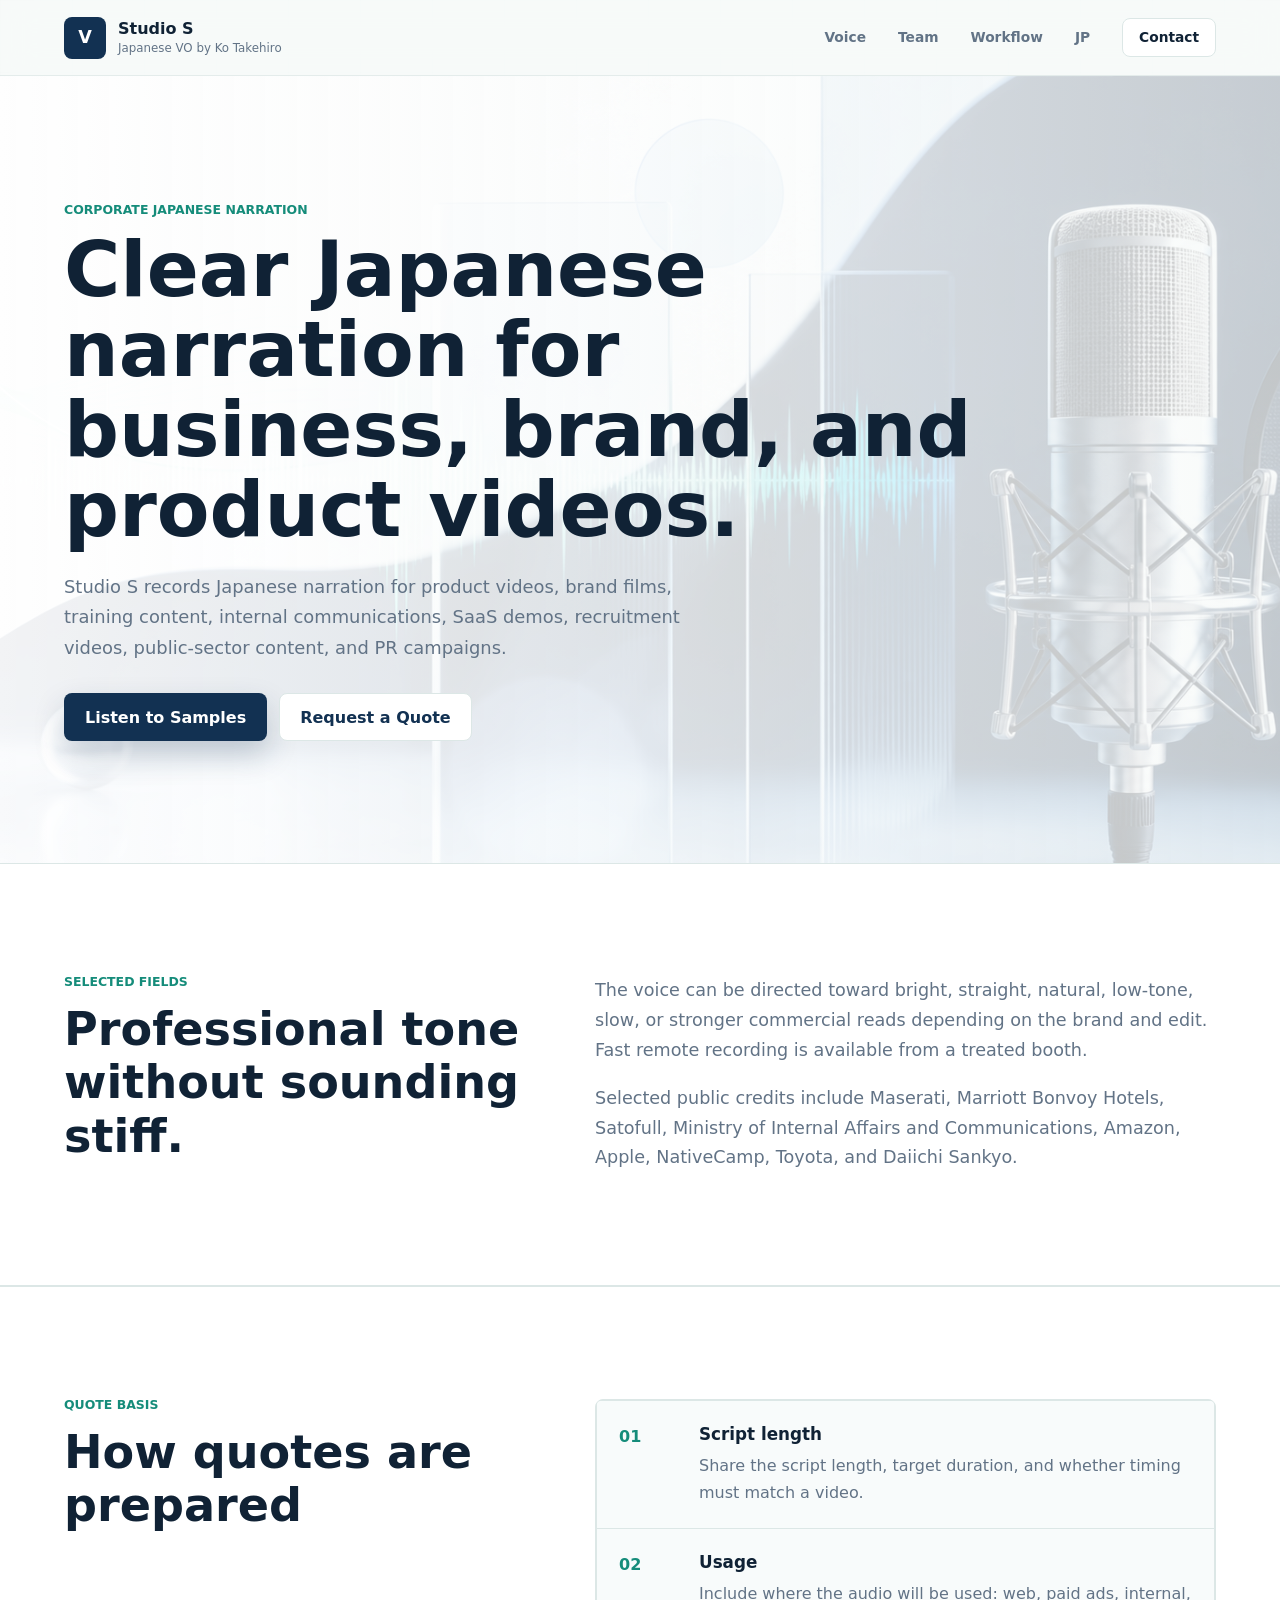
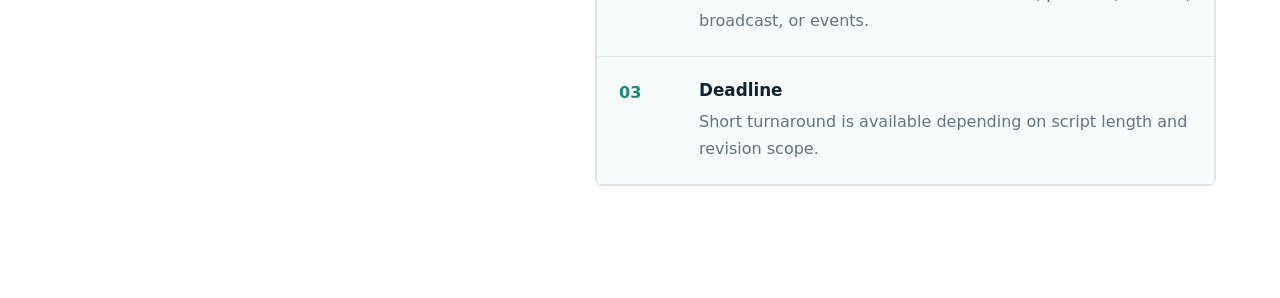
==== corporate-japanese-narration.html @ ec09b929 "Add SEO service pages" ====
<!doctype html>
<html lang="en">
  <head>
    <meta charset="utf-8" />
    <meta name="viewport" content="width=device-width, initial-scale=1" />
    <title>Corporate Japanese Narration | Studio S</title>
    <meta
      name="description"
      content="Corporate Japanese narration for brand films, product videos, training content, SaaS demos, PR, and internal communications by Studio S."
    />
    <link rel="canonical" href="https://petisuke.github.io/Studio-S/corporate-japanese-narration.html" />
    <meta property="og:type" content="website" />
    <meta property="og:site_name" content="Studio S" />
    <meta property="og:title" content="Corporate Japanese Narration | Studio S" />
    <meta property="og:description" content="Clear Japanese narration for corporate films, product videos, training, PR, and SaaS demos." />
    <meta property="og:url" content="https://petisuke.github.io/Studio-S/corporate-japanese-narration.html" />
    <meta property="og:image" content="https://petisuke.github.io/Studio-S/assets/hero-voice.png" />
    <meta name="twitter:card" content="summary_large_image" />
    <link rel="stylesheet" href="styles.css" />
  </head>
  <body>
    <header class="site-header" aria-label="Site header">
      <a class="brand" href="./" aria-label="Studio S home">
        <span class="brand-mark">V</span>
        <span>
          <span class="brand-name">Studio S</span>
          <span class="brand-role">Japanese VO by Ko Takehiro</span>
        </span>
      </a>
      <nav class="nav" aria-label="Main navigation">
        <a href="./#voice">Voice</a>
        <a href="./#team">Team</a>
        <a href="./#workflow">Workflow</a>
        <a href="ja.html">JP</a>
        <a class="nav-contact" href="./#contact">Contact</a>
      </nav>
    </header>

    <main>
      <section class="service-hero">
        <p class="eyebrow">Corporate Japanese Narration</p>
        <h1>Clear Japanese narration for business, brand, and product videos.</h1>
        <p class="lead">
          Studio S records Japanese narration for product videos, brand films,
          training content, internal communications, SaaS demos, recruitment videos,
          public-sector content, and PR campaigns.
        </p>
        <div class="hero-actions">
          <a class="button primary" href="./#voice">Listen to Samples</a>
          <a class="button ghost" href="./#contact">Request a Quote</a>
        </div>
      </section>

      <section class="section service-content">
        <div>
          <p class="section-kicker">Selected Fields</p>
          <h2>Professional tone without sounding stiff.</h2>
        </div>
        <div class="service-copy">
          <p>
            The voice can be directed toward bright, straight, natural, low-tone,
            slow, or stronger commercial reads depending on the brand and edit.
            Fast remote recording is available from a treated booth.
          </p>
          <p>
            Selected public credits include Maserati, Marriott Bonvoy Hotels,
            Satofull, Ministry of Internal Affairs and Communications, Amazon,
            Apple, NativeCamp, Toyota, and Daiichi Sankyo.
          </p>
        </div>
      </section>

      <section class="section workflow-section">
        <div>
          <p class="section-kicker">Quote Basis</p>
          <h2>How quotes are prepared</h2>
        </div>
        <ol class="workflow-list">
          <li>
            <span>01</span>
            <h3>Script length</h3>
            <p>Share the script length, target duration, and whether timing must match a video.</p>
          </li>
          <li>
            <span>02</span>
            <h3>Usage</h3>
            <p>Include where the audio will be used: web, paid ads, internal, broadcast, or events.</p>
          </li>
          <li>
            <span>03</span>
            <h3>Deadline</h3>
            <p>Short turnaround is available depending on script length and revision scope.</p>
          </li>
        </ol>
      </section>
    </main>
  </body>
</html>
---- styles.css ----
:root {
  --bg: #f7faf9;
  --paper: #ffffff;
  --ink: #102235;
  --muted: #627386;
  --line: #dce7e6;
  --navy: #123152;
  --mint: #39d6b7;
  --mint-soft: #dff9f3;
  --cyan: #5eb9f3;
  --shadow: 0 24px 70px rgba(18, 49, 82, 0.12);
  --radius: 8px;
}

* {
  box-sizing: border-box;
}

html {
  scroll-behavior: smooth;
}

body {
  margin: 0;
  color: var(--ink);
  background: var(--bg);
  font-family: system-ui, -apple-system, BlinkMacSystemFont, "Hiragino Sans", "Yu Gothic", sans-serif;
  line-height: 1.7;
}

body::before {
  position: fixed;
  inset: 0;
  z-index: -1;
  content: "";
  background:
    linear-gradient(90deg, rgba(18, 49, 82, 0.04) 1px, transparent 1px),
    linear-gradient(180deg, rgba(18, 49, 82, 0.04) 1px, transparent 1px);
  background-size: 72px 72px;
  mask-image: linear-gradient(to bottom, black, transparent 72%);
}

a {
  color: inherit;
  text-decoration: none;
}

button,
a {
  -webkit-tap-highlight-color: transparent;
}

.site-header {
  position: sticky;
  top: 0;
  z-index: 10;
  display: flex;
  align-items: center;
  justify-content: space-between;
  gap: 24px;
  min-height: 76px;
  padding: 14px clamp(20px, 5vw, 64px);
  background: rgba(247, 250, 249, 0.82);
  border-bottom: 1px solid rgba(220, 231, 230, 0.75);
  backdrop-filter: blur(18px);
}

.brand {
  display: inline-flex;
  align-items: center;
  gap: 12px;
  min-width: 210px;
}

.brand-mark {
  display: grid;
  width: 42px;
  height: 42px;
  place-items: center;
  color: var(--paper);
  background: var(--navy);
  border-radius: var(--radius);
  font: 700 1.1rem/1 system-ui, sans-serif;
}

.brand-name,
.brand-role {
  display: block;
  line-height: 1.2;
}

.brand-name {
  font-weight: 800;
  letter-spacing: 0;
}

.brand-role {
  margin-top: 3px;
  color: var(--muted);
  font: 500 0.74rem/1.2 system-ui, sans-serif;
}

.nav {
  display: flex;
  align-items: center;
  gap: clamp(14px, 3vw, 32px);
  color: var(--muted);
  font: 600 0.86rem/1 system-ui, sans-serif;
}

.nav a {
  transition: color 160ms ease;
}

.nav a:hover {
  color: var(--ink);
}

.nav-contact {
  padding: 12px 16px;
  color: var(--ink);
  background: var(--paper);
  border: 1px solid var(--line);
  border-radius: var(--radius);
}

.hero {
  display: grid;
  grid-template-columns: minmax(0, 0.92fr) minmax(360px, 1.08fr);
  gap: clamp(32px, 6vw, 72px);
  align-items: center;
  min-height: calc(100svh - 76px);
  padding: clamp(40px, 7vw, 88px) clamp(20px, 5vw, 64px) 48px;
}

.hero-copy {
  max-width: 680px;
}

.eyebrow,
.section-kicker {
  margin: 0 0 14px;
  color: #158c7a;
  font: 700 0.78rem/1 system-ui, sans-serif;
  letter-spacing: 0;
  text-transform: uppercase;
}

h1,
h2,
h3,
p {
  margin-top: 0;
}

h1 {
  max-width: 10em;
  margin-bottom: 22px;
  font-size: clamp(2.6rem, 6vw, 5.9rem);
  font-weight: 800;
  line-height: 1.04;
}

h2 {
  margin-bottom: 0;
  font-size: clamp(1.75rem, 3.6vw, 3.35rem);
  font-weight: 800;
  line-height: 1.16;
}

h3 {
  margin-bottom: 0;
  font-size: 1.05rem;
  line-height: 1.35;
}

.lead {
  max-width: 620px;
  margin-bottom: 30px;
  color: var(--muted);
  font-size: clamp(1rem, 1.6vw, 1.12rem);
}

.hero-actions {
  display: flex;
  flex-wrap: wrap;
  gap: 12px;
  margin-bottom: 34px;
}

.button {
  display: inline-flex;
  align-items: center;
  justify-content: center;
  min-height: 48px;
  padding: 0 20px;
  border: 1px solid transparent;
  border-radius: var(--radius);
  font-weight: 800;
  line-height: 1.2;
}

.button.primary {
  color: var(--paper);
  background: var(--navy);
  box-shadow: 0 14px 30px rgba(18, 49, 82, 0.22);
}

.button.ghost {
  color: var(--navy);
  background: var(--paper);
  border-color: var(--line);
}

.hero-stats {
  display: grid;
  grid-template-columns: repeat(3, minmax(0, 1fr));
  gap: 1px;
  max-width: 620px;
  padding: 1px;
  margin: 0;
  overflow: hidden;
  background: var(--line);
  border: 1px solid var(--line);
  border-radius: var(--radius);
}

.hero-stats div {
  padding: 16px;
  background: rgba(255, 255, 255, 0.72);
}

.hero-stats dt {
  margin-bottom: 4px;
  font: 700 0.82rem/1 system-ui, sans-serif;
}

.hero-stats dd {
  margin: 0;
  color: var(--muted);
  font-size: 0.82rem;
}

.hero-visual {
  position: relative;
  min-height: 420px;
}

.hero-visual img {
  display: block;
  width: 100%;
  min-height: 420px;
  object-fit: cover;
  border-radius: var(--radius);
  box-shadow: var(--shadow);
}

.hero-visual::after {
  position: absolute;
  right: -18px;
  bottom: 28px;
  width: min(52%, 320px);
  height: 96px;
  content: "";
  background:
    linear-gradient(90deg, rgba(57, 214, 183, 0.12), rgba(94, 185, 243, 0.18)),
    repeating-linear-gradient(90deg, transparent 0 13px, rgba(255, 255, 255, 0.72) 13px 16px);
  border: 1px solid rgba(255, 255, 255, 0.62);
  border-radius: var(--radius);
  box-shadow: 0 18px 40px rgba(18, 49, 82, 0.16);
  backdrop-filter: blur(12px);
}

.section {
  padding: clamp(56px, 9vw, 112px) clamp(20px, 5vw, 64px);
}

.intro {
  display: grid;
  grid-template-columns: minmax(0, 0.8fr) minmax(0, 1.2fr);
  gap: clamp(24px, 6vw, 80px);
  align-items: start;
  border-top: 1px solid var(--line);
}

.intro p:last-child {
  margin: 0;
  color: var(--muted);
  font-size: clamp(1rem, 1.7vw, 1.15rem);
}

.section-heading {
  display: flex;
  align-items: end;
  justify-content: space-between;
  gap: 24px;
  margin-bottom: 28px;
}

.section-note {
  max-width: 320px;
  margin: 0;
  color: var(--muted);
  font-size: 0.9rem;
}

.voice-section {
  background: var(--paper);
  border-block: 1px solid var(--line);
}

.voice-grid {
  display: grid;
  grid-template-columns: repeat(4, minmax(0, 1fr));
  gap: 16px;
}

.voice-card {
  display: flex;
  min-height: 310px;
  flex-direction: column;
  justify-content: space-between;
  padding: 22px;
  background: #f8fbfb;
  border: 1px solid var(--line);
  border-radius: var(--radius);
}

.voice-card.featured {
  color: var(--paper);
  background: var(--navy);
  border-color: var(--navy);
}

.voice-card p {
  color: var(--muted);
  font-size: 0.94rem;
}

.voice-card.featured p {
  color: rgba(255, 255, 255, 0.72);
}

.voice-card audio {
  width: 100%;
  min-height: 42px;
  margin: 4px 0 2px;
}

.voice-card-header {
  display: grid;
  gap: 12px;
}

.tag {
  width: fit-content;
  padding: 6px 10px;
  color: #116f62;
  background: var(--mint-soft);
  border-radius: 999px;
  font: 700 0.72rem/1 system-ui, sans-serif;
}

.voice-card.featured .tag {
  color: var(--navy);
  background: var(--mint);
}

.play-button {
  display: inline-flex;
  align-items: center;
  gap: 10px;
  width: fit-content;
  min-height: 42px;
  padding: 0 14px;
  color: var(--ink);
  background: var(--paper);
  border: 1px solid var(--line);
  border-radius: var(--radius);
  cursor: pointer;
  font: 800 0.88rem/1 system-ui, sans-serif;
}

.request-link {
  display: inline-flex;
  align-items: center;
  width: fit-content;
  min-height: 42px;
  padding: 0 14px;
  color: var(--navy);
  background: var(--mint-soft);
  border: 1px solid rgba(57, 214, 183, 0.35);
  border-radius: var(--radius);
  font-weight: 800;
  line-height: 1.2;
}

.voice-card.featured .play-button {
  color: var(--paper);
  background: rgba(255, 255, 255, 0.12);
  border-color: rgba(255, 255, 255, 0.24);
}

.voice-card.featured .request-link.light {
  color: var(--navy);
  background: var(--mint);
  border-color: var(--mint);
}

.play-icon {
  width: 0;
  height: 0;
  border-top: 7px solid transparent;
  border-bottom: 7px solid transparent;
  border-left: 11px solid currentColor;
}

.play-button.is-playing .play-icon {
  width: 11px;
  height: 14px;
  border: 0;
  background: linear-gradient(90deg, currentColor 0 35%, transparent 35% 65%, currentColor 65%);
}

.waveform {
  display: grid;
  grid-template-columns: repeat(12, 1fr);
  gap: 5px;
  align-items: center;
  height: 54px;
  margin-top: 18px;
}

.waveform span {
  display: block;
  height: 35%;
  background: linear-gradient(180deg, var(--cyan), var(--mint));
  border-radius: 999px;
}

.waveform span:nth-child(2n) {
  height: 70%;
}

.waveform span:nth-child(3n) {
  height: 46%;
}

.waveform span:nth-child(5n) {
  height: 88%;
}

.waveform.calm span:nth-child(2n),
.waveform.steady span:nth-child(2n) {
  height: 48%;
}

.waveform.lively span:nth-child(4n) {
  height: 92%;
}

.works-section {
  background: #eef7f5;
}

.works-list {
  display: grid;
  grid-template-columns: repeat(4, minmax(0, 1fr));
  gap: 1px;
  overflow: hidden;
  border: 1px solid var(--line);
  border-radius: var(--radius);
  background: var(--line);
}

.works-list article {
  min-height: 230px;
  padding: 24px;
  background: rgba(255, 255, 255, 0.78);
}

.works-list span {
  color: #158c7a;
  font: 700 0.82rem/1 system-ui, sans-serif;
}

.works-list h3 {
  margin: 22px 0 12px;
}

.works-list p {
  margin-bottom: 0;
  color: var(--muted);
  font-size: 0.94rem;
}

.text-link {
  display: inline-flex;
  margin-top: 18px;
  color: #116f62;
  font-weight: 800;
}

.text-link:hover {
  color: var(--navy);
}

.service-hero {
  padding: clamp(64px, 11vw, 128px) clamp(20px, 5vw, 64px) clamp(44px, 8vw, 88px);
  background:
    linear-gradient(90deg, rgba(255, 255, 255, 0.94), rgba(247, 250, 249, 0.78)),
    url("assets/hero-voice.png") center / cover;
  border-bottom: 1px solid var(--line);
}

.service-hero h1 {
  max-width: 980px;
}

.service-content {
  display: grid;
  grid-template-columns: minmax(0, 0.85fr) minmax(0, 1.15fr);
  gap: clamp(28px, 6vw, 72px);
  background: var(--paper);
  border-bottom: 1px solid var(--line);
}

.service-copy {
  color: var(--muted);
  font-size: clamp(1rem, 1.5vw, 1.1rem);
}

.service-copy p:last-child {
  margin-bottom: 0;
}

.credits-section {
  background: var(--paper);
  border-top: 1px solid var(--line);
}

.credit-cloud {
  display: flex;
  flex-wrap: wrap;
  gap: 10px;
}

.credit-cloud span {
  display: inline-flex;
  align-items: center;
  min-height: 42px;
  padding: 0 14px;
  color: var(--navy);
  background: #f8fbfb;
  border: 1px solid var(--line);
  border-radius: var(--radius);
  font-weight: 800;
}

.nda-note {
  max-width: 860px;
  margin-top: 24px;
  padding: 22px;
  background: var(--mint-soft);
  border: 1px solid rgba(57, 214, 183, 0.35);
  border-radius: var(--radius);
}

.nda-note p {
  margin-bottom: 0;
  color: var(--muted);
}

.team-section {
  background: linear-gradient(180deg, var(--bg), #edf8f6);
}

.team-grid {
  display: grid;
  grid-template-columns: repeat(3, minmax(0, 1fr));
  gap: 16px;
}

.team-grid article {
  min-height: 280px;
  padding: 26px;
  background: rgba(255, 255, 255, 0.78);
  border: 1px solid var(--line);
  border-radius: var(--radius);
  box-shadow: 0 18px 48px rgba(18, 49, 82, 0.08);
}

.team-icon {
  display: grid;
  width: 48px;
  height: 48px;
  margin-bottom: 28px;
  place-items: center;
  color: var(--navy);
  background: var(--mint-soft);
  border: 1px solid rgba(57, 214, 183, 0.35);
  border-radius: var(--radius);
  font-weight: 800;
}

.team-grid h3 {
  margin-bottom: 12px;
  font-size: 1.25rem;
}

.team-grid p {
  margin-bottom: 0;
  color: var(--muted);
}

.workflow-section {
  display: grid;
  grid-template-columns: minmax(0, 0.85fr) minmax(0, 1.15fr);
  gap: clamp(28px, 6vw, 72px);
  align-items: start;
  background: var(--paper);
  border-top: 1px solid var(--line);
}

.workflow-list {
  display: grid;
  gap: 1px;
  padding: 1px;
  margin: 0;
  overflow: hidden;
  list-style: none;
  background: var(--line);
  border: 1px solid var(--line);
  border-radius: var(--radius);
}

.workflow-list li {
  display: grid;
  grid-template-columns: 58px minmax(0, 1fr);
  column-gap: 22px;
  padding: 22px;
  background: #f8fbfb;
}

.workflow-list span {
  grid-row: span 2;
  color: #158c7a;
  font-weight: 800;
}

.workflow-list h3 {
  margin-bottom: 6px;
}

.workflow-list p {
  margin-bottom: 0;
  color: var(--muted);
}

.profile-section {
  display: grid;
  grid-template-columns: minmax(0, 0.95fr) minmax(0, 1.05fr);
  gap: clamp(24px, 6vw, 72px);
  align-items: center;
  background: var(--paper);
  border-block: 1px solid var(--line);
}

.profile-panel p {
  max-width: 620px;
  margin-top: 20px;
  margin-bottom: 0;
  color: var(--muted);
}

.profile-data {
  display: grid;
  gap: 1px;
  padding: 1px;
  margin: 0;
  overflow: hidden;
  background: var(--line);
  border: 1px solid var(--line);
  border-radius: var(--radius);
}

.profile-data div {
  display: grid;
  grid-template-columns: 140px minmax(0, 1fr);
  gap: 20px;
  padding: 18px;
  background: #f8fbfb;
}

.profile-data dt {
  color: var(--navy);
  font: 700 0.82rem/1.4 system-ui, sans-serif;
}

.profile-data dd {
  margin: 0;
  color: var(--muted);
}

.contact-section {
  display: flex;
  align-items: center;
  justify-content: space-between;
  gap: 28px;
  padding: clamp(48px, 8vw, 88px) clamp(20px, 5vw, 64px);
  color: var(--paper);
  background: var(--navy);
}

.contact-section .section-kicker {
  color: var(--mint);
}

.contact-section h2 {
  max-width: 760px;
}

.contact-note {
  max-width: 780px;
  margin: 18px 0 0;
  color: rgba(255, 255, 255, 0.72);
}

.contact-section .button.primary {
  color: var(--navy);
  background: var(--mint);
  box-shadow: none;
}

.footer {
  display: flex;
  justify-content: space-between;
  gap: 20px;
  padding: 26px clamp(20px, 5vw, 64px);
  color: var(--muted);
  background: var(--paper);
  font: 600 0.82rem/1.4 system-ui, sans-serif;
}

@media (max-width: 1040px) {
  .hero,
  .intro,
  .profile-section,
  .workflow-section,
  .service-content {
    grid-template-columns: 1fr;
  }

  .hero {
    min-height: auto;
  }

  .voice-grid,
  .works-list,
  .team-grid {
    grid-template-columns: repeat(2, minmax(0, 1fr));
  }
}

@media (max-width: 720px) {
  .site-header {
    position: static;
    align-items: flex-start;
    flex-direction: column;
    gap: 16px;
  }

  .nav {
    width: 100%;
    justify-content: space-between;
    gap: 10px;
    overflow-x: auto;
    padding-bottom: 2px;
  }

  .nav a {
    white-space: nowrap;
  }

  .hero {
    padding-top: 32px;
  }

  h1 {
    max-width: none;
  }

  .hero-stats,
  .voice-grid,
  .works-list,
  .team-grid {
    grid-template-columns: 1fr;
  }

  .hero-visual,
  .hero-visual img {
    min-height: 300px;
  }

  .hero-visual::after {
    right: 14px;
    bottom: 14px;
    width: 62%;
    height: 72px;
  }

  .section-heading,
  .contact-section,
  .footer {
    align-items: flex-start;
    flex-direction: column;
  }

  .profile-data div {
    grid-template-columns: 1fr;
    gap: 8px;
  }

  .workflow-list li {
    grid-template-columns: 1fr;
    gap: 10px;
  }

  .workflow-list span {
    grid-row: auto;
  }
}
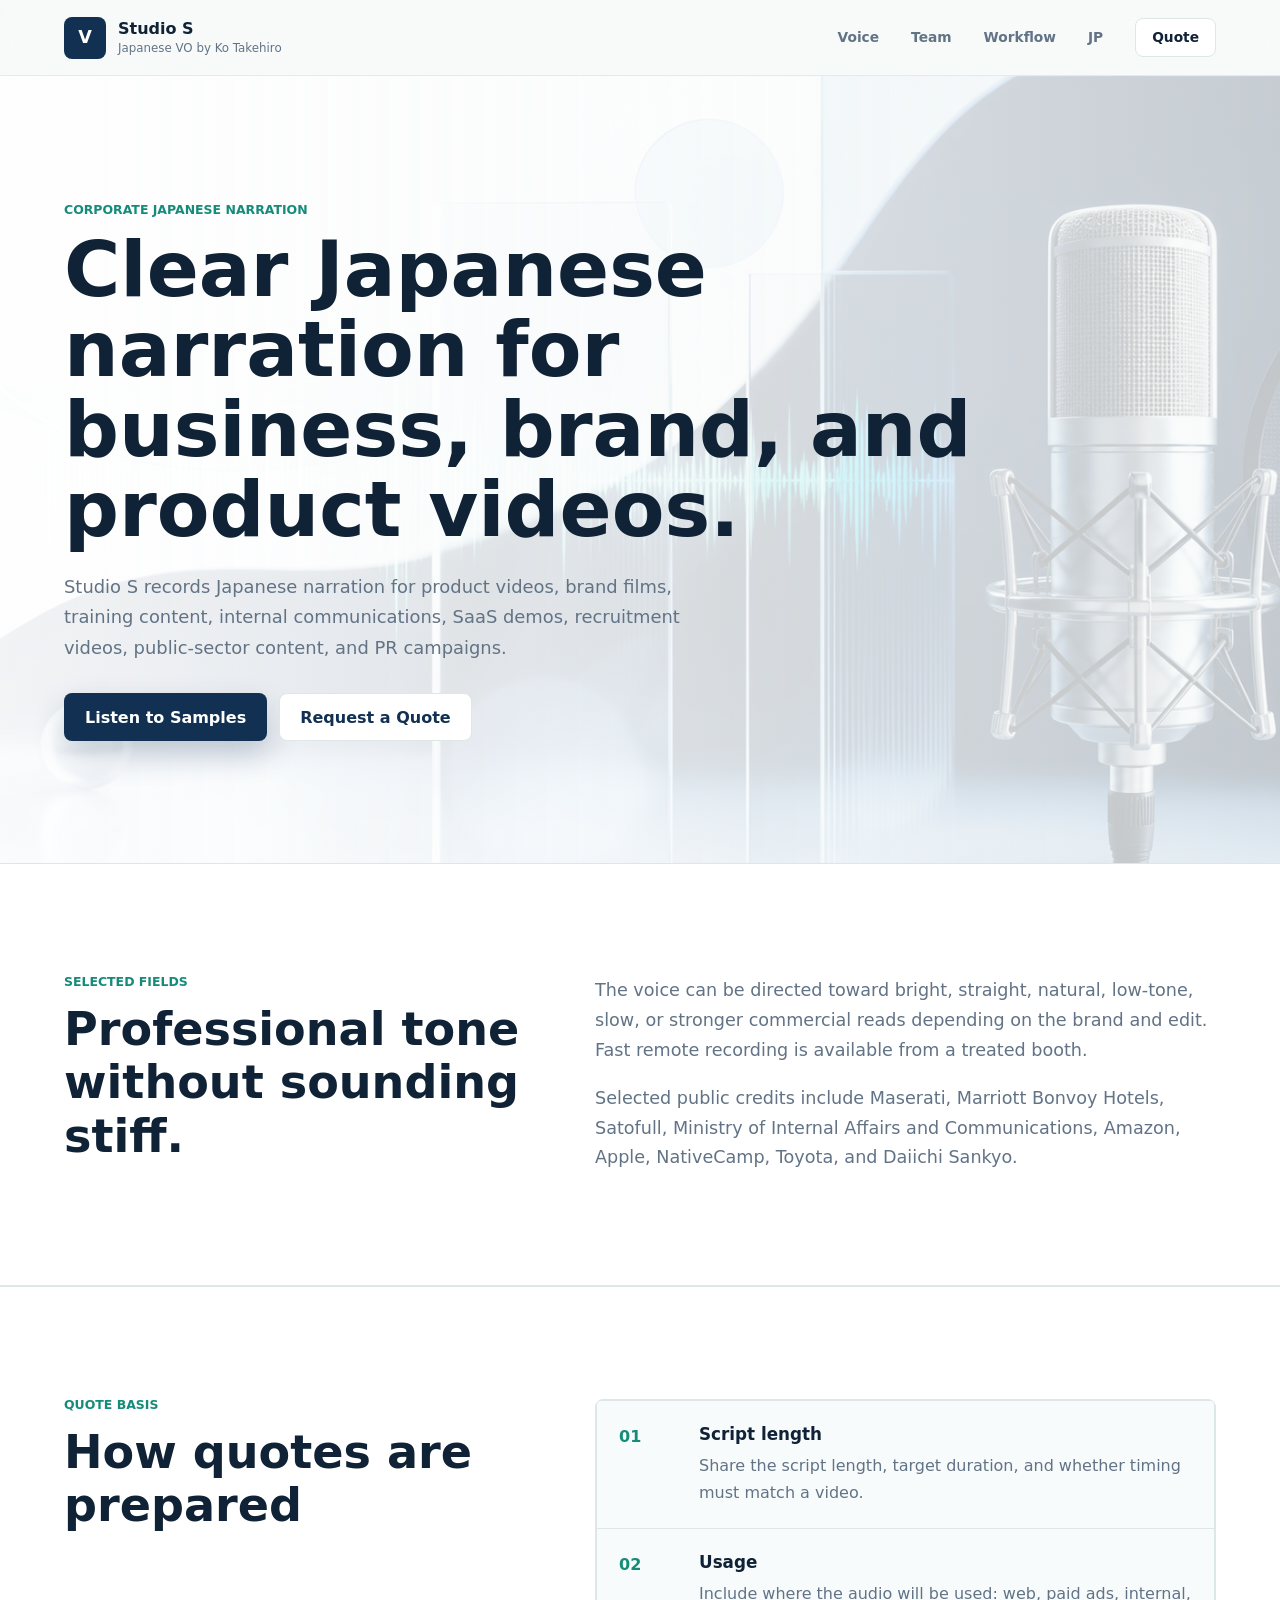
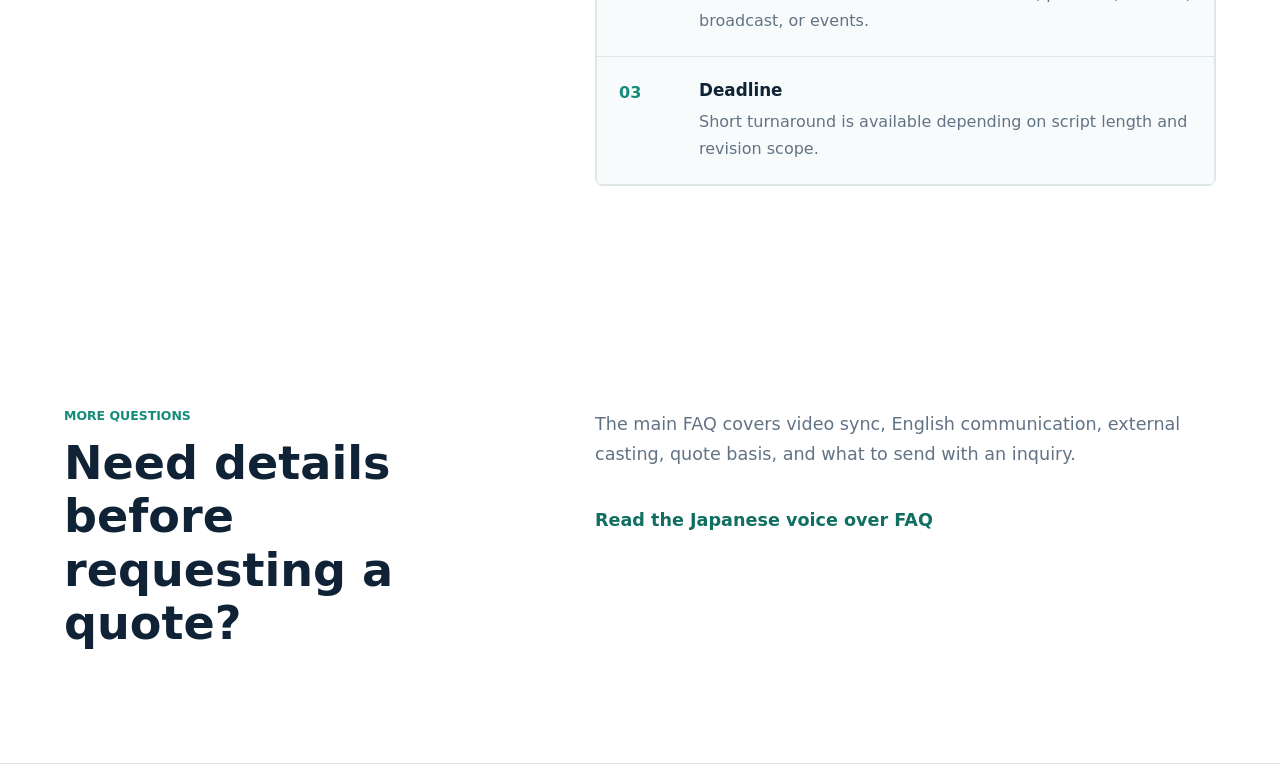
==== commit 45dab0bc: "Add quote request form" ====
--- a/corporate-japanese-narration.html
+++ b/corporate-japanese-narration.html
@@ -32,7 +32,7 @@
         <a href="./#team">Team</a>
         <a href="./#workflow">Workflow</a>
         <a href="ja.html">JP</a>
-        <a class="nav-contact" href="./#contact">Contact</a>
+        <a class="nav-contact" href="quote-form.html">Quote</a>
       </nav>
     </header>
 
@@ -47,7 +47,7 @@
         </p>
         <div class="hero-actions">
           <a class="button primary" href="./#voice">Listen to Samples</a>
-          <a class="button ghost" href="./#contact">Request a Quote</a>
+          <a class="button ghost" href="quote-form.html">Request a Quote</a>
         </div>
       </section>
 
@@ -93,6 +93,20 @@
           </li>
         </ol>
       </section>
+
+      <section class="section service-content">
+        <div>
+          <p class="section-kicker">More Questions</p>
+          <h2>Need details before requesting a quote?</h2>
+        </div>
+        <div class="service-copy">
+          <p>
+            The main FAQ covers video sync, English communication, external casting,
+            quote basis, and what to send with an inquiry.
+          </p>
+          <a class="text-link" href="./#faq">Read the Japanese voice over FAQ</a>
+        </div>
+      </section>
     </main>
   </body>
 </html>
--- a/styles.css
+++ b/styles.css
@@ -513,6 +513,11 @@
   border-bottom: 1px solid var(--line);
 }
 
+.service-hero.compact {
+  min-height: auto;
+  padding-bottom: clamp(40px, 7vw, 72px);
+}
+
 .service-hero h1 {
   max-width: 980px;
 }
@@ -571,6 +576,36 @@
   color: var(--muted);
 }
 
+.faq-section {
+  background: #eef7f5;
+  border-top: 1px solid var(--line);
+}
+
+.faq-list {
+  display: grid;
+  gap: 10px;
+}
+
+.faq-list details {
+  background: rgba(255, 255, 255, 0.78);
+  border: 1px solid var(--line);
+  border-radius: var(--radius);
+}
+
+.faq-list summary {
+  cursor: pointer;
+  padding: 18px 22px;
+  color: var(--navy);
+  font-weight: 800;
+}
+
+.faq-list p {
+  max-width: 880px;
+  margin: 0;
+  padding: 0 22px 20px;
+  color: var(--muted);
+}
+
 .team-section {
   background: linear-gradient(180deg, var(--bg), #edf8f6);
 }
@@ -732,6 +767,65 @@
   box-shadow: none;
 }
 
+.form-section {
+  display: grid;
+  grid-template-columns: minmax(0, 0.75fr) minmax(0, 1.25fr);
+  gap: clamp(28px, 6vw, 72px);
+  align-items: start;
+  background: var(--paper);
+  border-top: 1px solid var(--line);
+}
+
+.form-note {
+  margin-top: 20px;
+  color: var(--muted);
+}
+
+.quote-form {
+  display: grid;
+  grid-template-columns: repeat(2, minmax(0, 1fr));
+  gap: 16px;
+}
+
+.quote-form label {
+  display: grid;
+  gap: 8px;
+  color: var(--navy);
+  font-weight: 800;
+}
+
+.quote-form label.full {
+  grid-column: 1 / -1;
+}
+
+.quote-form input,
+.quote-form select,
+.quote-form textarea {
+  width: 100%;
+  min-height: 46px;
+  padding: 10px 12px;
+  color: var(--ink);
+  background: #f8fbfb;
+  border: 1px solid var(--line);
+  border-radius: var(--radius);
+  font: 500 1rem/1.4 system-ui, -apple-system, BlinkMacSystemFont, "Hiragino Sans", "Yu Gothic", sans-serif;
+}
+
+.quote-form textarea {
+  min-height: 160px;
+  resize: vertical;
+}
+
+.form-submit {
+  width: fit-content;
+}
+
+.form-status {
+  align-self: center;
+  margin: 0;
+  color: var(--muted);
+}
+
 .footer {
   display: flex;
   justify-content: space-between;
@@ -747,7 +841,8 @@
   .intro,
   .profile-section,
   .workflow-section,
-  .service-content {
+  .service-content,
+  .form-section {
     grid-template-columns: 1fr;
   }
 
@@ -821,6 +916,10 @@
     gap: 8px;
   }
 
+  .quote-form {
+    grid-template-columns: 1fr;
+  }
+
   .workflow-list li {
     grid-template-columns: 1fr;
     gap: 10px;
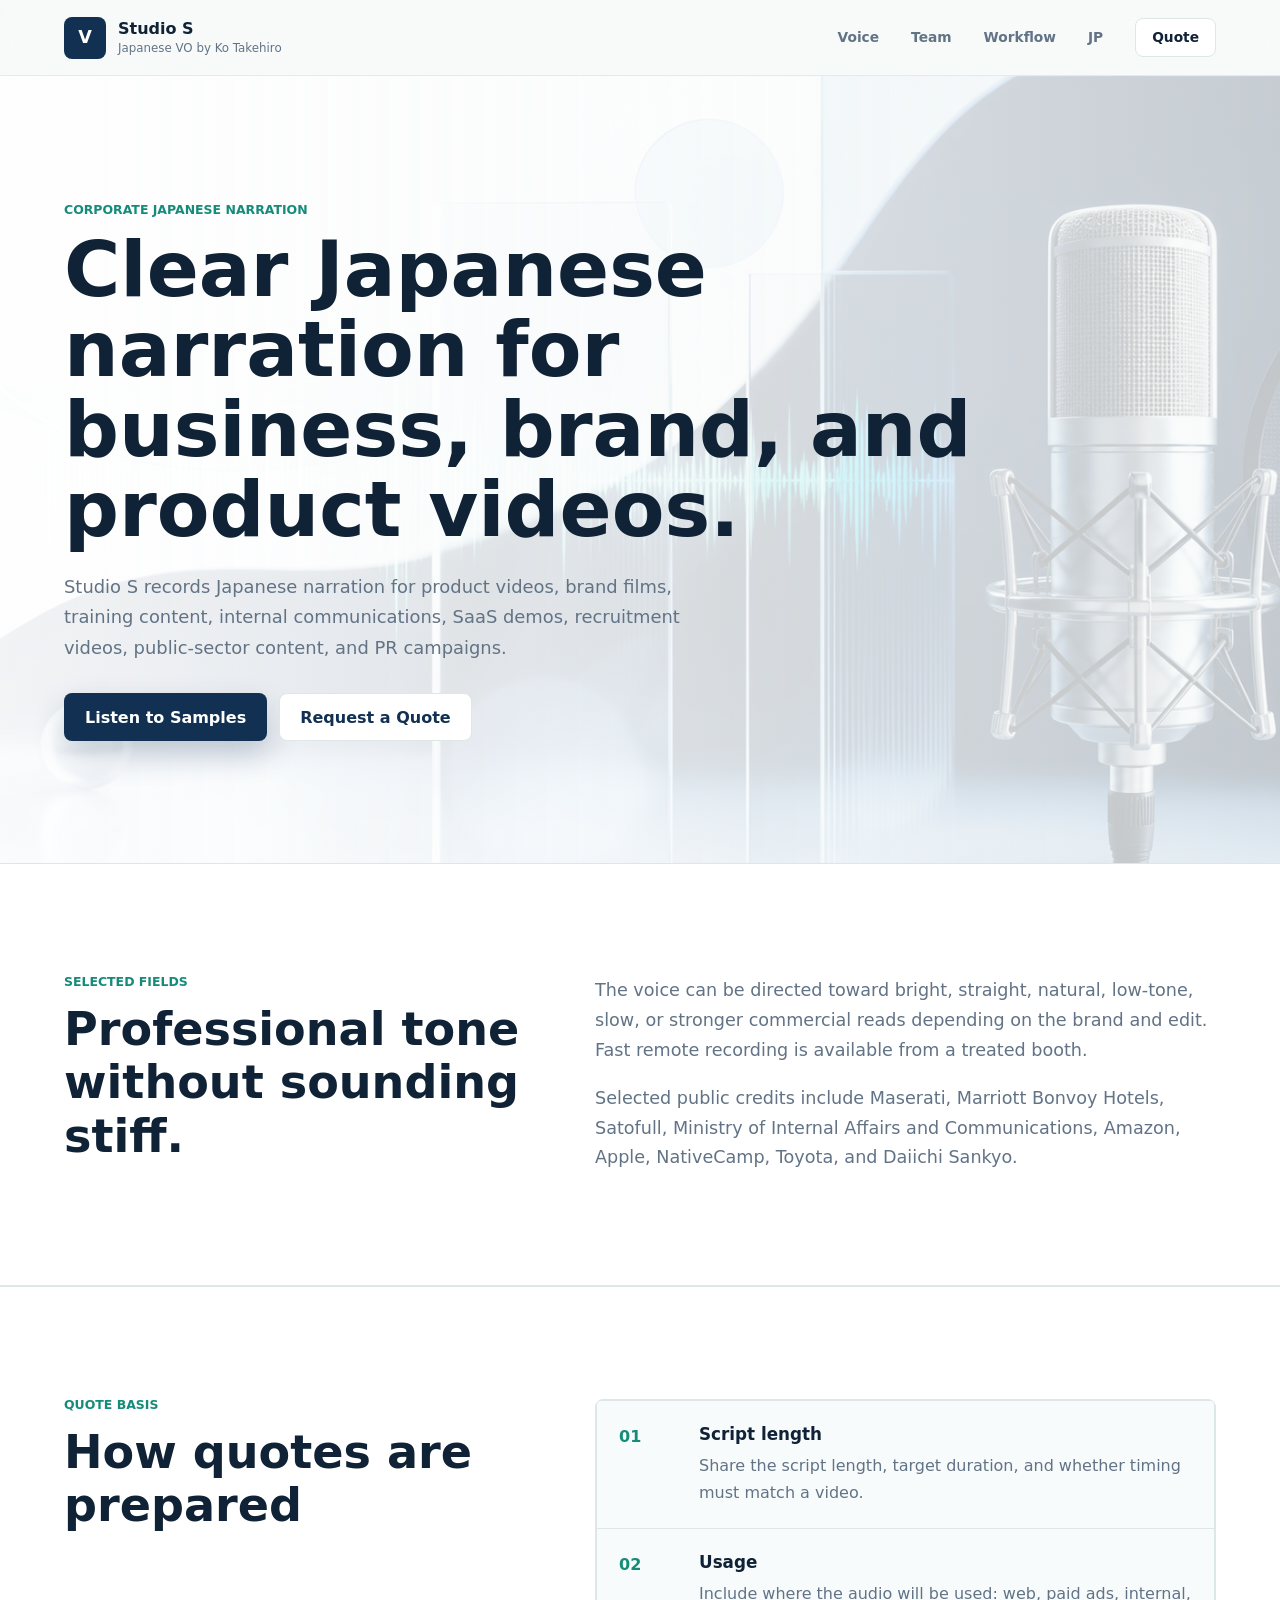
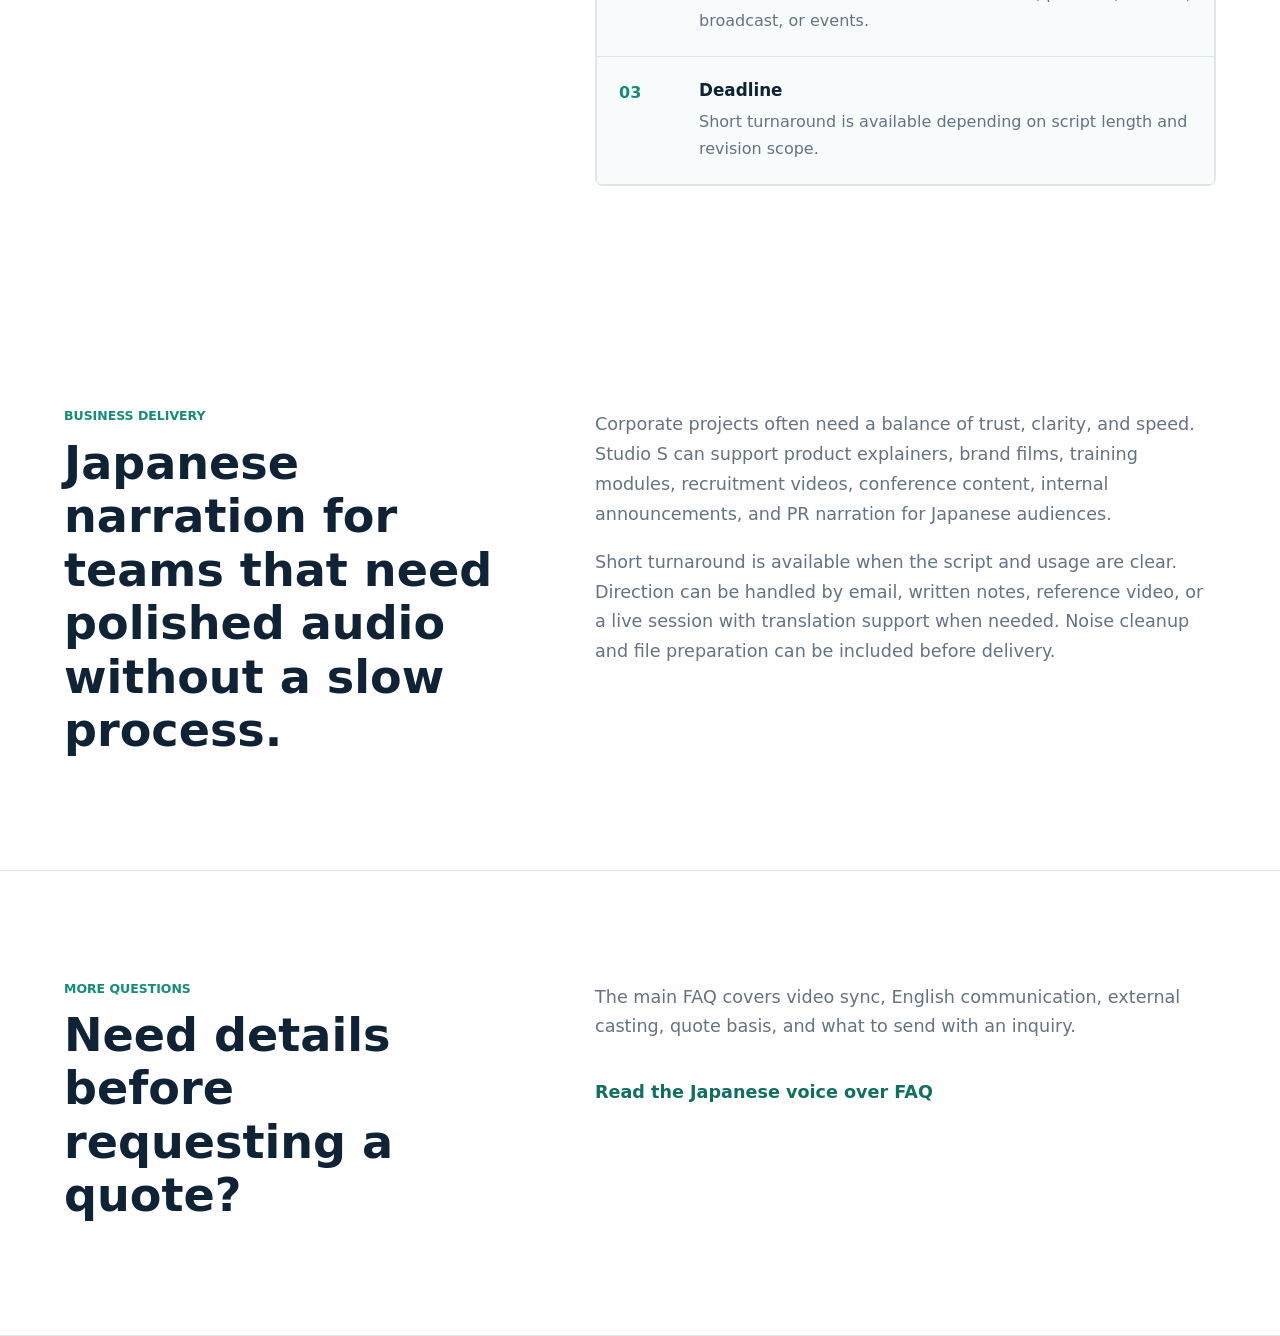
==== commit 50b97076: "Refine SEO indexing targets" ====
--- a/corporate-japanese-narration.html
+++ b/corporate-japanese-narration.html
@@ -1,6 +1,12 @@
 <!doctype html>
 <html lang="en">
   <head>
+    <script id="legacy-domain-redirect">
+      if (location.hostname === "petisuke.github.io") {
+        const newPath = location.pathname.replace(/^\/Studio-S/, "") || "/";
+        location.replace("https://studio-s-voice.com" + newPath + location.search + location.hash);
+      }
+    </script>
     <meta charset="utf-8" />
     <meta name="viewport" content="width=device-width, initial-scale=1" />
     <title>Corporate Japanese Narration | Studio S</title>
@@ -8,13 +14,14 @@
       name="description"
       content="Corporate Japanese narration for brand films, product videos, training content, SaaS demos, PR, and internal communications by Studio S."
     />
-    <link rel="canonical" href="https://petisuke.github.io/Studio-S/corporate-japanese-narration.html" />
+    <link rel="canonical" href="https://studio-s-voice.com/corporate-japanese-narration.html" />
+    <link rel="icon" href="assets/favicon.svg" type="image/svg+xml" />
     <meta property="og:type" content="website" />
     <meta property="og:site_name" content="Studio S" />
     <meta property="og:title" content="Corporate Japanese Narration | Studio S" />
     <meta property="og:description" content="Clear Japanese narration for corporate films, product videos, training, PR, and SaaS demos." />
-    <meta property="og:url" content="https://petisuke.github.io/Studio-S/corporate-japanese-narration.html" />
-    <meta property="og:image" content="https://petisuke.github.io/Studio-S/assets/hero-voice.png" />
+    <meta property="og:url" content="https://studio-s-voice.com/corporate-japanese-narration.html" />
+    <meta property="og:image" content="https://studio-s-voice.com/assets/hero-voice.png" />
     <meta name="twitter:card" content="summary_large_image" />
     <link rel="stylesheet" href="styles.css" />
   </head>
@@ -96,6 +103,27 @@
 
       <section class="section service-content">
         <div>
+          <p class="section-kicker">Business Delivery</p>
+          <h2>Japanese narration for teams that need polished audio without a slow process.</h2>
+        </div>
+        <div class="service-copy">
+          <p>
+            Corporate projects often need a balance of trust, clarity, and speed.
+            Studio S can support product explainers, brand films, training modules,
+            recruitment videos, conference content, internal announcements, and PR
+            narration for Japanese audiences.
+          </p>
+          <p>
+            Short turnaround is available when the script and usage are clear.
+            Direction can be handled by email, written notes, reference video, or a
+            live session with translation support when needed. Noise cleanup and
+            file preparation can be included before delivery.
+          </p>
+        </div>
+      </section>
+
+      <section class="section service-content">
+        <div>
           <p class="section-kicker">More Questions</p>
           <h2>Need details before requesting a quote?</h2>
         </div>
--- a/styles.css
+++ b/styles.css
@@ -463,9 +463,38 @@
   background: #eef7f5;
 }
 
+.quick-fit-section {
+  background: #eef7f5;
+  border-top: 1px solid var(--line);
+}
+
+.fit-grid {
+  display: grid;
+  grid-template-columns: repeat(3, minmax(0, 1fr));
+  gap: 16px;
+}
+
+.fit-grid article {
+  min-height: 210px;
+  padding: 24px;
+  background: rgba(255, 255, 255, 0.78);
+  border: 1px solid var(--line);
+  border-radius: var(--radius);
+}
+
+.fit-grid h3 {
+  margin-bottom: 12px;
+}
+
+.fit-grid p {
+  margin-bottom: 0;
+  color: var(--muted);
+  font-size: 0.96rem;
+}
+
 .works-list {
   display: grid;
-  grid-template-columns: repeat(4, minmax(0, 1fr));
+  grid-template-columns: repeat(5, minmax(0, 1fr));
   gap: 1px;
   overflow: hidden;
   border: 1px solid var(--line);
@@ -852,6 +881,7 @@
 
   .voice-grid,
   .works-list,
+  .fit-grid,
   .team-grid {
     grid-template-columns: repeat(2, minmax(0, 1fr));
   }
@@ -888,6 +918,7 @@
   .hero-stats,
   .voice-grid,
   .works-list,
+  .fit-grid,
   .team-grid {
     grid-template-columns: 1fr;
   }
